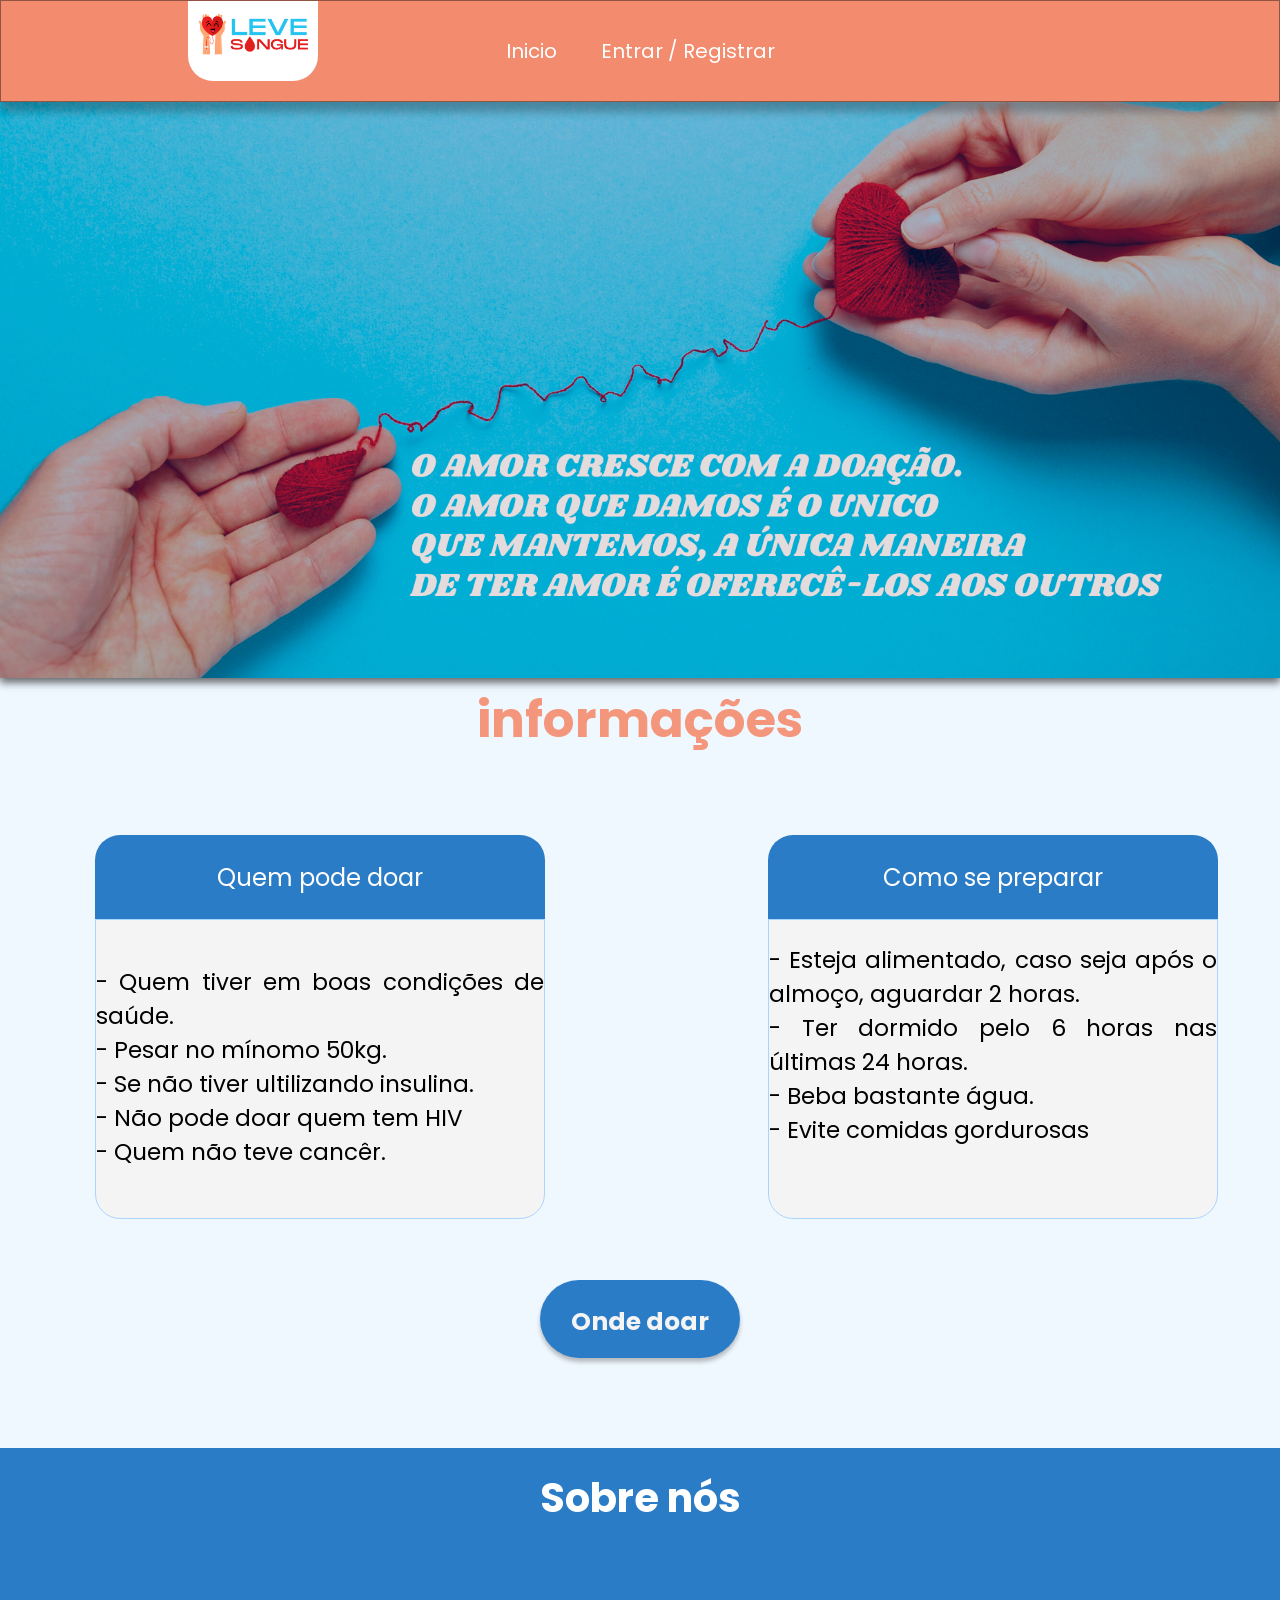
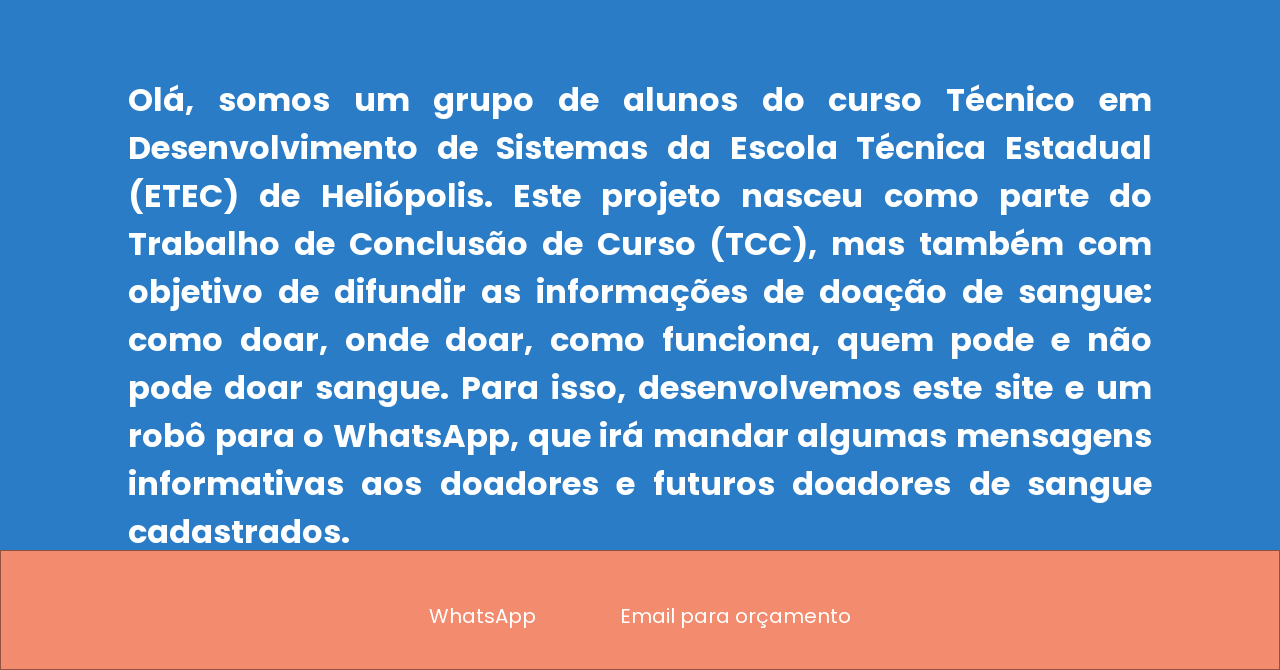
==== site_tcc/app/templates/index.html @ 34d28d8b "atualizando o site para uma pasta apenas, com front e back front está na pasta templates" ====
<!DOCTYPE html>
<html lang="pt-br">
<head>
    <meta charset="UTF-8">
    <meta http-equiv="X-UA-Compatible" content="IE=edge">
    <meta name="viewport" content="width=device-width, initial-scale=1.0">
    <link rel="stylesheet" href="CssdoTcc.css">
  
    <title>Document</title>

</head>
<body>
    <div class="fixado">
<div class="menuhorizontal">
    <div class="logo">
        <img src="images\logo2.png" class="img">
    </div> 
    <ul>
        <li><a href="index.html">Inicio</a></li>
        <li><a href="entrar.html">Entrar / Registrar</a></li>
    </ul>
    </div>
</div>

    <div class="banner1">
        <img src="images\texto1.png" class="img2">
    </div>
    <div class="banner2">
        <img src="images\texto2.png" class="img2">
    </div>
    <div class="banner3">
        <img src="images\texto3.png" class="img2">
    </div> 
    <div class="conteudo">
    <h1>
        <p>informações</p>
    </h1>
</div>
<div class="tudo">
<div class="caixas">
    <div class="texto">
    <p>Quem pode doar</p>
</div>
</div>
<div class="caixa2">
    <div class="texto2">
    <p> - Quem tiver em boas condições de saúde.<br>
        - Pesar no mínomo 50kg.<br>
        - Se não tiver ultilizando insulina.<br>
        - Não pode doar quem tem HIV <br>
        - Quem não teve cancêr.</p>
    </div>
</div>
</div>
<div class="tudo2">
<div class="caixas2">
    <div class="texto3">
        <p>Como se preparar</p>
    </div>
    </div> 
    <div class="caixa">
    <div class="texto4">
        <p>- Esteja alimentado, caso seja após o almoço, aguardar 2 horas.<br>
            - Ter dormido pelo 6 horas nas últimas 24 horas. <br>
            - Beba bastante água. <br>
            - Evite comidas gordurosas
        </p>
    </div>
</div>
</div>
<div class="onde">
    <div class="OndeText">
    <h1>
        <p><a href="https://www.google.com/maps/search/banco+de+sangue/@-23.5866743,-46.7318019,10z?hl=pt-BR">
            Onde doar</a></p>
    </h1>
</div>

</div>
<div class="conteudo2">
    <div class="texto5">
    <h1>Sobre nós</h1>
</div>
<div class="texto6">
    <h1>Olá, somos um grupo de alunos  do curso Técnico em Desenvolvimento de 
        Sistemas da Escola Técnica Estadual (ETEC) de Heliópolis. Este projeto nasceu como parte do 
        Trabalho de Conclusão de Curso (TCC), mas também com objetivo de difundir as informações de 
        doação de sangue: como doar, onde doar, como funciona, quem pode e não pode doar sangue. Para isso,  
        desenvolvemos este site e um robô para o WhatsApp, que irá mandar algumas mensagens informativas aos 
        doadores e futuros doadores de sangue cadastrados. </h1>
</div>
</div>
<div class="rodape">
    <div class="textos_rodape">
        <ul>
            <li><a href="#"><i class="fa-brands fa-whatsapp"></i>WhatsApp</a></li>
            <li><a href="#">Email para orçamento</a></li>
        </ul>
    </div>
</div>



</body>
</html>
---- site_tcc/app/templates/CssdoTcc.css ----
@import url('https://fonts.googleapis.com/css2?family=Poppins:wght@100;200;300;400;500;600;700;800;900&display=swap');
*{
    margin: 0 auto;
    padding: 0;
    box-sizing: border-box;
    font-family: 'Poppins', sans-serif;
}
body{
    background-color: #F0F8FF;
}

.menuhorizontal {
    border: 1px solid rgba(0, 0, 0, 0.4);
    box-sizing: border-box;
    box-shadow: 0px 10px 8px rgba(0, 0, 0, 0.25);
    list-style-type: none;
    padding: 15px;
    background-color: #F38B6E;
    text-align: center;
    position: relative;
    width: 100%;
}
.fixado {
    z-index: 999;
    position: fixed;
    width: 100%;
}

.menuhorizontal li{
        display: inline;
}

.menuhorizontal li a {
    color: #fff;
    text-decoration: none;
    padding: 20px;
    display: inline-block;
    transition: background .4s;
    font-size: 20px;
}

.menuhorizontal  a:hover {
    position: relative;
    border-bottom: 1px solid #fff;
    top: -2px;
}

.logo{
    position: absolute;
left: 13.54%;
right: 74.09%;
top: 0%;
bottom: 85.7%;
}

.img {
    
    height: 80px;
    width: 130px;
    border-bottom-left-radius: 25px;
    border-bottom-right-radius: 25px;
    background-size: 100px;
}

.banner1,.banner2,.banner3{
   position: absolute;
   top: 10%;
    height: 550px;
  width: 100%;
filter: drop-shadow(0px 4px 4px rgba(0, 0, 0, 0.25));


}
@keyframes zoom{
    100% {
        width: 100%;
    }
}

.banner1{
    animation: foto001 10s linear infinite;
}
.banner2{
    animation: foto002 10s linear infinite;
}
.banner3{
    animation: foto003 10s linear infinite;
}
@keyframes foto001 {
    0% {
        visibility: visible;
    }
    25% {
        visibility: hidden;
    }
    50% {
        visibility: hidden;
    }
    75% {
        visibility: hidden;
    }
    100% {
        visibility: hidden;
    }
}

@keyframes foto002 {
        0% {
            visibility: hidden;
        }
        25% {
            visibility: hidden;
        }
        50% {
            visibility: visible;
        }
        75% {
            visibility: hidden;
        }
        100% {
            visibility: hidden;
        }
    }
    
    
    @keyframes foto003 {
        0% {
            visibility: hidden;
        }
        25% {
            visibility: hidden;
        }
        50% {
            visibility: hidden;
        }
        75% {
            visibility: hidden;
        }
        100% {
            visibility: visible;
        }
    }


.img2{
    width: 100%;
    position:relative;
}
.conteudo {
    position: relative;
    text-align: center;
    top: 620px;
    font-family: 'Montserrat';
    font-style: normal;
    font-weight: 500;
    font-size: 25px;
    line-height: 200px;
    letter-spacing: 0.2px;
    color: rgba(243, 139, 110, 0.9);
}

.texto4 {
    font-size: 23px;
    position: relative;
    top: 23px;
    text-align: justify;
}
.texto2 {
    text-align: justify;
    font-size: 23px;
    position: relative;
    top: 45px;
}

.texto {
    color: #FFFFFF;
    font-size: 24px;
}

.texto3 {
    color: #FFFFFF;
    font-size: 24px;
}

.onde {
    position: relative;
    width: 200px;
    padding: 15px;
    top: 1080px;
    text-align: center;
    background: #2A7CC7;
    box-shadow: 0px 4px 4px rgba(0, 0, 0, 0.25);
    border-radius: 50px;
}

.onde a{
    text-decoration: none;
    color: #F4F4F4;
    font-size: 25px;
}
.conteudo2 {
    position: relative;
    top: 1170px;
    width: 100%;
    float: left;
height: 780px;
background: #2A7CC7;
text-align: center;
}
.texto5 {
    color: #FFFFFF;
    font-size: 20px;
    padding: 20px;
}
.texto6 {
    color: #FFFFFF;
    font-size: 16px;
    text-align: justify;
    margin: 10%;
}
.caixas {
    position: relative;
    background: #2A7CC7;
    width: 450px;
height: 84px;
border-top-left-radius: 25px;
border-top-right-radius: 25px;
top: -15px;
text-align: center ;
}
.caixas2 {
    position: relative;
    background: #2A7CC7;
    width: 450px;
    height: 84px;
    border-top-left-radius: 25px;
    border-top-right-radius: 25px;
    top: -15px;
    text-align: center ;
}
.tudo{
    position: absolute;
    width: 50%;
    top: 850px;

}
.tudo2{
    position: absolute;
    margin-left:60%;
    top: 850px;

}

    
.texto {
    position: relative;
    top: 25px;
}
.texto3 {
    position: relative;
    top: 25px;
}
.caixa {
    position: relative;
    top: -15px; ;
    width: 450px;
height: 300px;
background: #F4F4F4;
border: 1px solid #A9D6FF;
box-sizing: border-box;
text-align: center;
border-bottom-left-radius: 25px;
border-bottom-right-radius: 25px;
}
.caixa2 {
    position: relative;
    top: -15px;
    width: 450px;
height: 300px;
background: #F4F4F4;
border: 1px solid #A9D6FF;
box-sizing: border-box;
text-align: center;
border-bottom-left-radius: 25px;
border-bottom-right-radius: 25px;
}
.rodape {
    position: absolute;
    top: 2150px;
    border: 1px solid rgba(0, 0, 0, 0.4);
    box-sizing: border-box;
    box-shadow: 0px 10px 8px rgba(0, 0, 0, 0.25);
    list-style-type: none;
    background-color: #F38B6E;
    width: 100%;
    height: 120px;
    text-align: center;
    padding: 50px;
}
.rodape li a {   
   text-decoration: none;
   padding: 20px;
   color: #fff;
   transition: background .4s;
   font-size: 20px;
}
.rodape li {   
    text-decoration: none;
    padding: 20px;
    display: inline;
    transition: background .4s;
    font-size: 20px;
 }
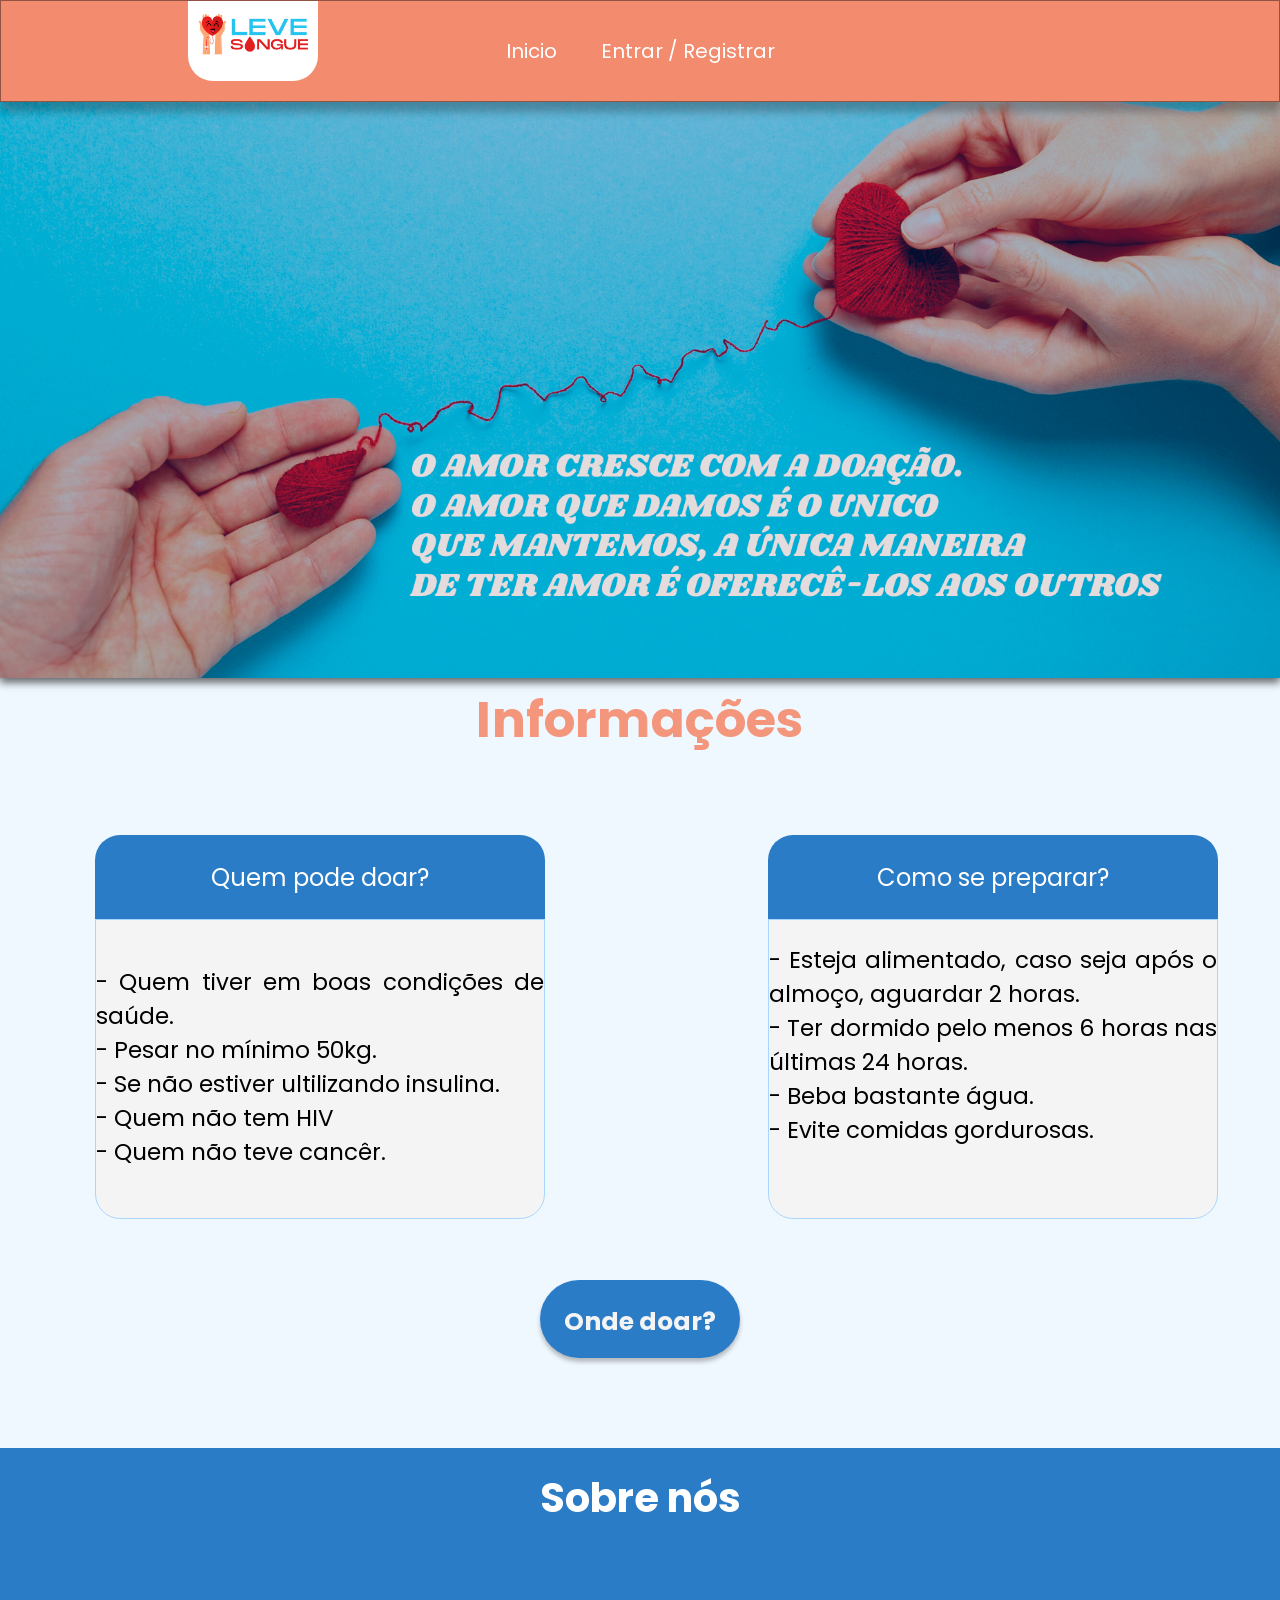
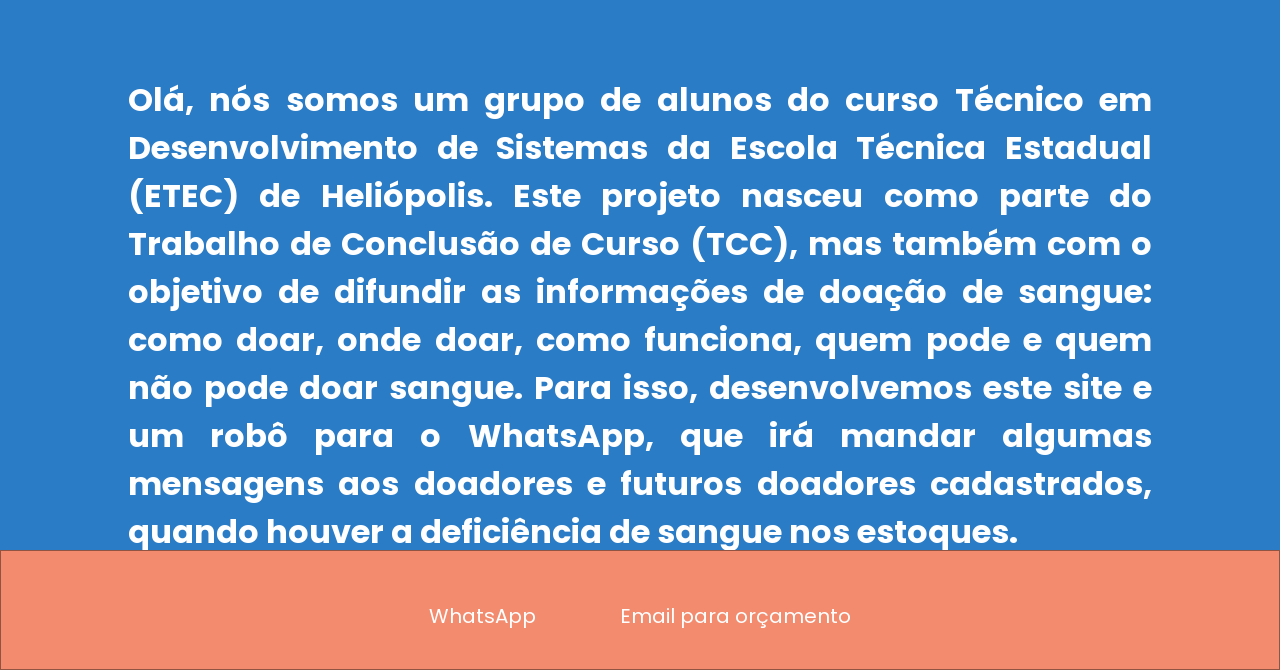
==== commit 8858901f: "Corrigindo erros na pagina index" ====
--- a/site_tcc/app/templates/index.html
+++ b/site_tcc/app/templates/index.html
@@ -33,21 +33,21 @@
     </div> 
     <div class="conteudo">
     <h1>
-        <p>informações</p>
+        <p>Informações</p>
     </h1>
 </div>
 <div class="tudo">
 <div class="caixas">
     <div class="texto">
-    <p>Quem pode doar</p>
+    <p>Quem pode doar?</p>
 </div>
 </div>
 <div class="caixa2">
     <div class="texto2">
     <p> - Quem tiver em boas condições de saúde.<br>
-        - Pesar no mínomo 50kg.<br>
-        - Se não tiver ultilizando insulina.<br>
-        - Não pode doar quem tem HIV <br>
+        - Pesar no mínimo 50kg.<br>
+        - Se não estiver ultilizando insulina.<br>
+        - Quem não tem HIV <br>
         - Quem não teve cancêr.</p>
     </div>
 </div>
@@ -55,15 +55,15 @@
 <div class="tudo2">
 <div class="caixas2">
     <div class="texto3">
-        <p>Como se preparar</p>
+        <p>Como se preparar?</p>
     </div>
     </div> 
     <div class="caixa">
     <div class="texto4">
         <p>- Esteja alimentado, caso seja após o almoço, aguardar 2 horas.<br>
-            - Ter dormido pelo 6 horas nas últimas 24 horas. <br>
+            - Ter dormido pelo menos 6 horas nas últimas 24 horas. <br>
             - Beba bastante água. <br>
-            - Evite comidas gordurosas
+            - Evite comidas gordurosas.
         </p>
     </div>
 </div>
@@ -72,7 +72,7 @@
     <div class="OndeText">
     <h1>
         <p><a href="https://www.google.com/maps/search/banco+de+sangue/@-23.5866743,-46.7318019,10z?hl=pt-BR">
-            Onde doar</a></p>
+            Onde doar?</a></p>
     </h1>
 </div>
 
@@ -82,19 +82,19 @@
     <h1>Sobre nós</h1>
 </div>
 <div class="texto6">
-    <h1>Olá, somos um grupo de alunos  do curso Técnico em Desenvolvimento de 
+    <h1>Olá, nós somos um grupo de alunos do curso Técnico em Desenvolvimento de 
         Sistemas da Escola Técnica Estadual (ETEC) de Heliópolis. Este projeto nasceu como parte do 
-        Trabalho de Conclusão de Curso (TCC), mas também com objetivo de difundir as informações de 
-        doação de sangue: como doar, onde doar, como funciona, quem pode e não pode doar sangue. Para isso,  
-        desenvolvemos este site e um robô para o WhatsApp, que irá mandar algumas mensagens informativas aos 
-        doadores e futuros doadores de sangue cadastrados. </h1>
+        Trabalho de Conclusão de Curso (TCC), mas também com o objetivo de difundir as informações de 
+        doação de sangue: como doar, onde doar, como funciona, quem pode e quem não pode doar sangue. Para isso,  
+        desenvolvemos este site e um robô para o WhatsApp, que irá mandar algumas mensagens aos 
+        doadores e futuros doadores cadastrados, quando houver a deficiência de sangue nos estoques. </h1>
 </div>
 </div>
 <div class="rodape">
     <div class="textos_rodape">
         <ul>
             <li><a href="#"><i class="fa-brands fa-whatsapp"></i>WhatsApp</a></li>
-            <li><a href="#">Email para orçamento</a></li>
+            <li><a href="mailto:bot.tcc.sangue@gmail.com">Email para orçamento</a></li>
         </ul>
     </div>
 </div>
@@ -102,4 +102,4 @@
 
 
 </body>
-</html>+</html>
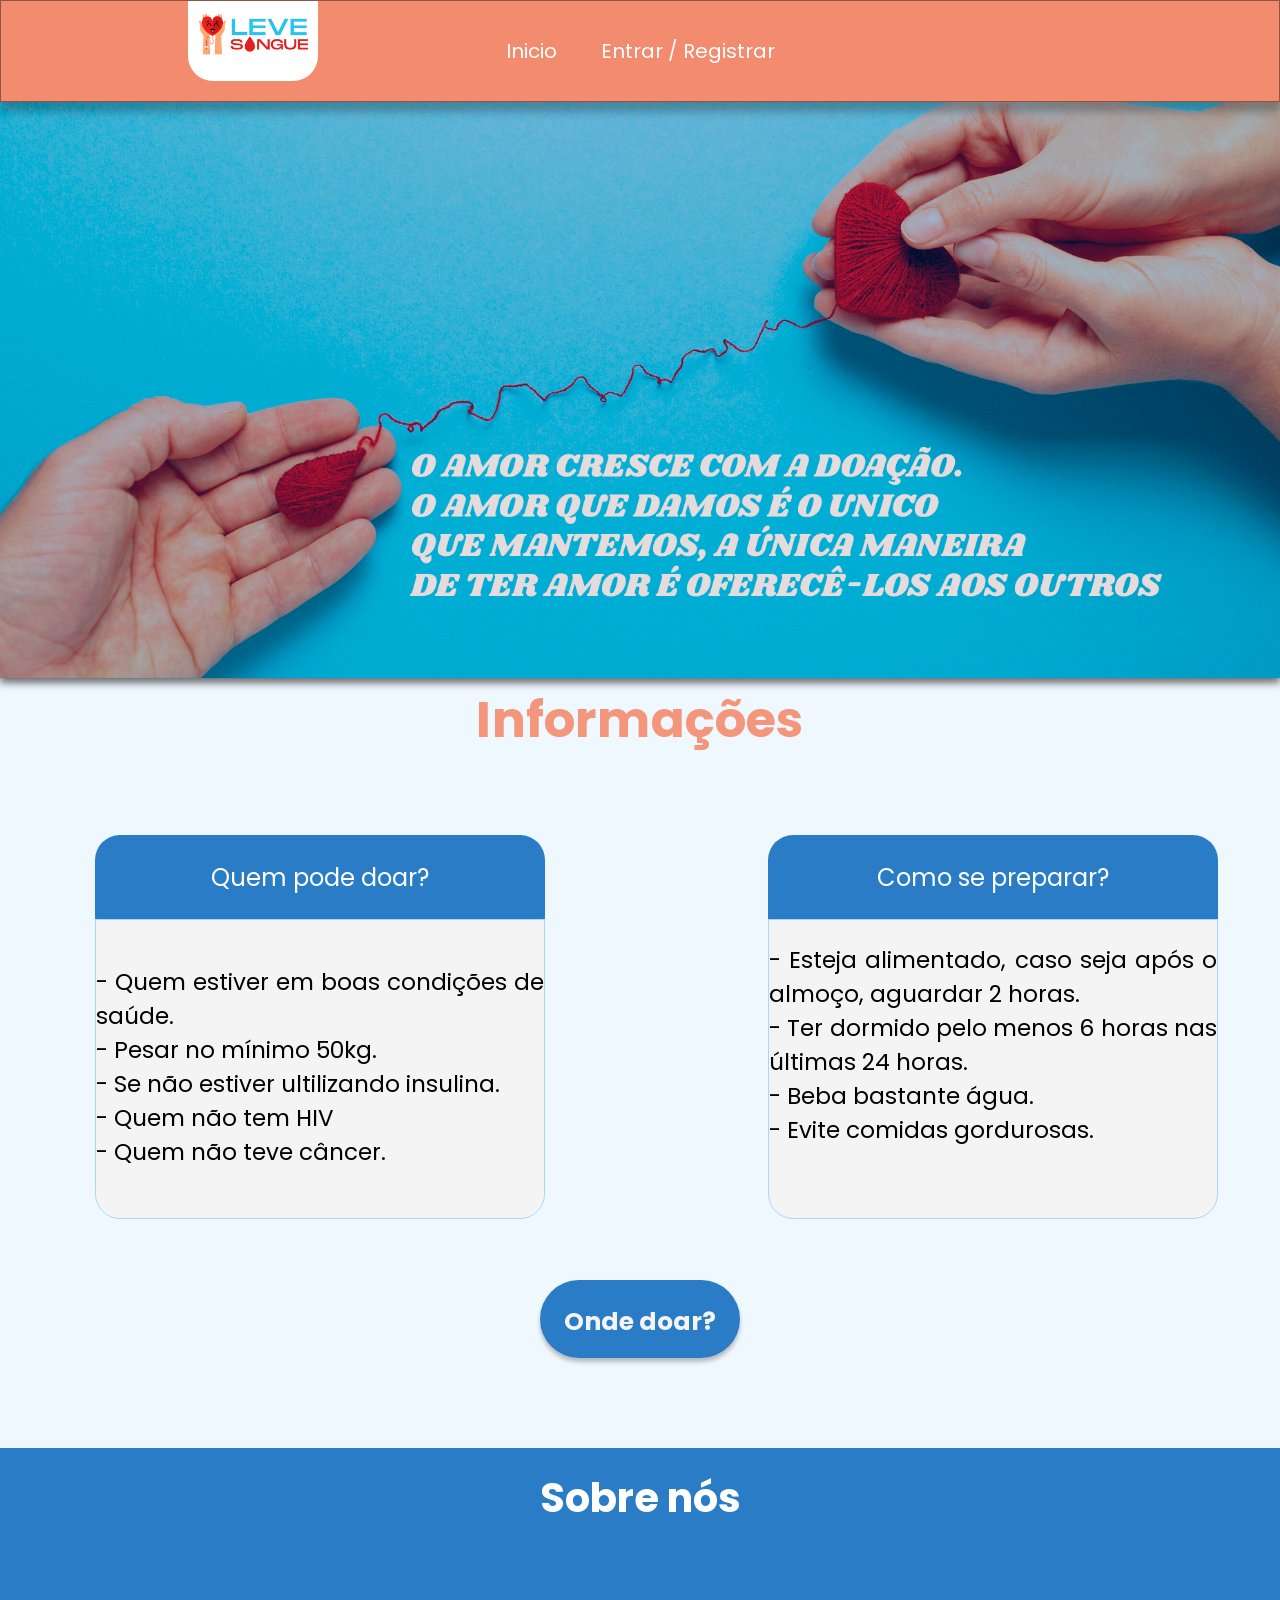
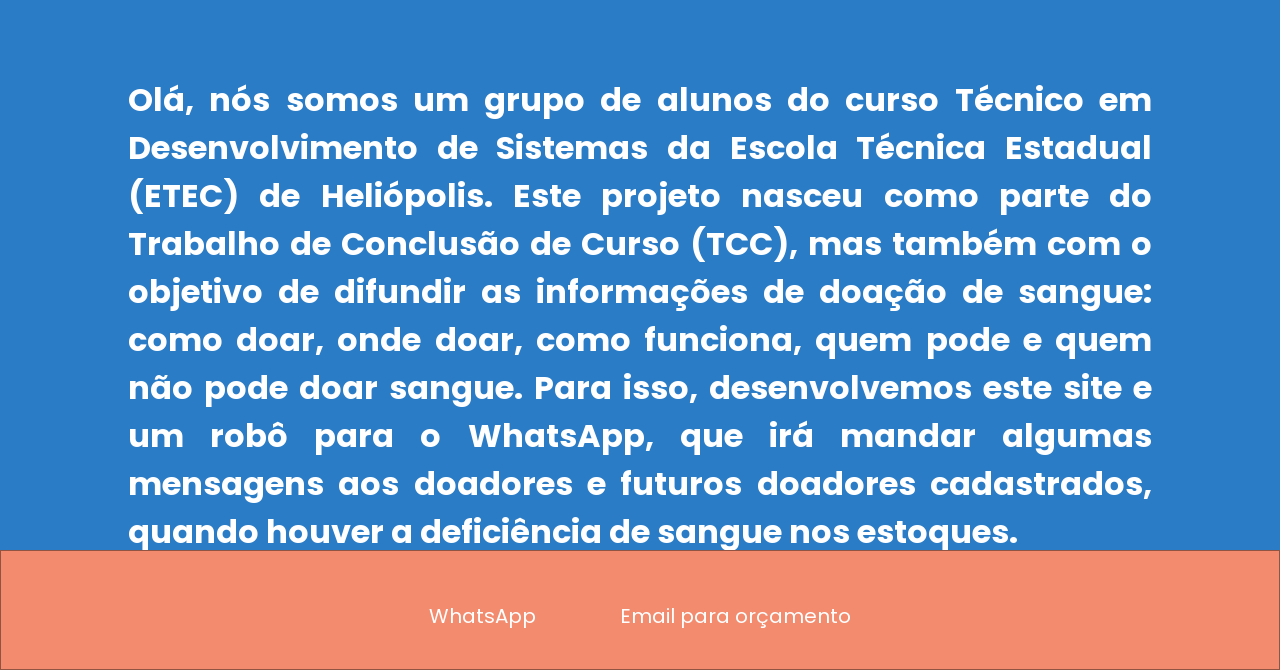
==== commit 9992bd4c: "Update index.html" ====
--- a/site_tcc/app/templates/index.html
+++ b/site_tcc/app/templates/index.html
@@ -44,11 +44,11 @@
 </div>
 <div class="caixa2">
     <div class="texto2">
-    <p> - Quem tiver em boas condições de saúde.<br>
+    <p> - Quem estiver em boas condições de saúde.<br>
         - Pesar no mínimo 50kg.<br>
         - Se não estiver ultilizando insulina.<br>
         - Quem não tem HIV <br>
-        - Quem não teve cancêr.</p>
+        - Quem não teve câncer.</p>
     </div>
 </div>
 </div>
